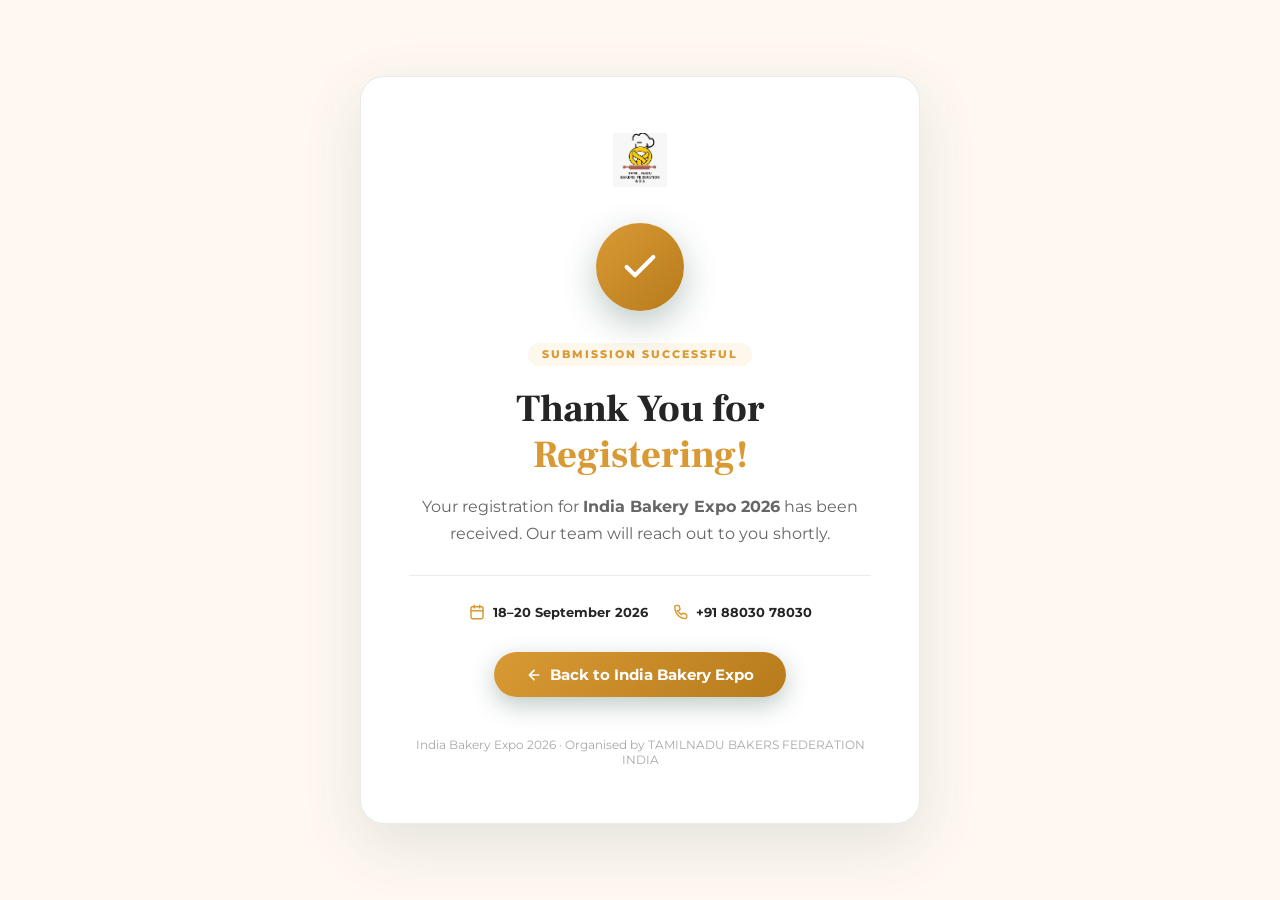
==== thank-you.html @ d1bf67fc "feat: implement thank you page and update index SEO metadata and navigation" ====
<!DOCTYPE html>
<html lang="en">
<head>
    <meta charset="UTF-8">
    <meta name="viewport" content="width=device-width, initial-scale=1.0">
    <title>Thank You | India Bakery Expo 2026</title>
    <meta name="robots" content="noindex, nofollow">
    <link rel="preconnect" href="https://fonts.googleapis.com">
    <link rel="preconnect" href="https://fonts.gstatic.com" crossorigin>
    <link href="https://fonts.googleapis.com/css2?family=Frank+Ruhl+Libre:wght@400;700;800;900&family=Montserrat:wght@400;500;600;700&display=swap" rel="stylesheet">
    <style>
        *, *::before, *::after { box-sizing: border-box; margin: 0; padding: 0; }
        :root {
            --green: #D99A35;
            --green-dark: #B87B1B;
            --green-light: #FDF7EC;
            --gold: #D99A35;
            --dark: #252525;
            --muted: #666;
            --cream: #FFF8F2;
            --font-heading: 'Frank Ruhl Libre', Georgia, serif;
            --font-body: 'Montserrat', sans-serif;
        }
        body {
            font-family: var(--font-body);
            background-color: var(--cream);
            min-height: 100vh;
            display: flex;
            flex-direction: column;
            align-items: center;
            justify-content: center;
            padding: 2rem 1.25rem;
        }
        .card {
            background: #fff;
            border-radius: 24px;
            padding: 3.5rem 3rem;
            max-width: 560px;
            width: 100%;
            text-align: center;
            box-shadow: 0 20px 60px rgba(36, 78, 58, 0.12);
            border: 1px solid rgba(36, 78, 58, 0.1);
            animation: slideUp 0.55s cubic-bezier(0.16, 1, 0.3, 1) both;
        }
        @keyframes slideUp {
            from { opacity: 0; transform: translateY(30px); }
            to   { opacity: 1; transform: translateY(0); }
        }
        .icon-circle {
            width: 88px;
            height: 88px;
            border-radius: 50%;
            background: linear-gradient(135deg, var(--green) 0%, var(--green-dark) 100%);
            display: flex;
            align-items: center;
            justify-content: center;
            margin: 0 auto 2rem auto;
            box-shadow: 0 12px 35px rgba(36, 78, 58, 0.3);
            animation: popIn 0.6s 0.3s cubic-bezier(0.34, 1.56, 0.64, 1) both;
        }
        @keyframes popIn {
            from { transform: scale(0.5); opacity: 0; }
            to   { transform: scale(1);   opacity: 1; }
        }
        .icon-circle svg { stroke: #fff; }
        .badge {
            display: inline-block;
            font-size: 0.7rem;
            font-weight: 800;
            letter-spacing: 2px;
            text-transform: uppercase;
            color: var(--green);
            background: var(--green-light);
            padding: 0.3rem 0.9rem;
            border-radius: 999px;
            margin-bottom: 1.25rem;
        }
        h1 {
            font-family: var(--font-heading);
            font-size: clamp(1.75rem, 5vw, 2.4rem);
            font-weight: 800;
            color: var(--dark);
            line-height: 1.2;
            margin-bottom: 1rem;
        }
        h1 span { color: var(--green); }
        .sub {
            font-size: 1rem;
            color: var(--muted);
            line-height: 1.65;
            margin-bottom: 0.5rem;
        }
        .divider {
            border: none;
            border-top: 1px solid rgba(36,78,58,0.1);
            margin: 1.75rem 0;
        }
        .event-info {
            display: flex;
            align-items: center;
            justify-content: center;
            gap: 1.5rem;
            flex-wrap: wrap;
            margin-bottom: 2rem;
        }
        .event-chip {
            display: flex;
            align-items: center;
            gap: 0.5rem;
            font-size: 0.82rem;
            font-weight: 700;
            color: var(--dark);
        }
        .event-chip svg { color: var(--green); }
        .btn-back {
            display: inline-flex;
            align-items: center;
            gap: 0.5rem;
            padding: 0.85rem 2rem;
            background: linear-gradient(135deg, var(--green) 0%, var(--green-dark) 100%);
            color: #fff;
            font-family: var(--font-body);
            font-size: 0.92rem;
            font-weight: 700;
            border-radius: 999px;
            text-decoration: none;
            transition: transform 0.25s ease, box-shadow 0.25s ease;
            box-shadow: 0 8px 25px rgba(36,78,58,0.3);
        }
        .btn-back:hover {
            transform: translateY(-2px);
            box-shadow: 0 14px 35px rgba(36,78,58,0.35);
        }
        .logo-wrap { margin-bottom: 2rem; }
        .logo-wrap img { height: 54px; object-fit: contain; }
        .footer-note {
            margin-top: 2.5rem;
            font-size: 0.78rem;
            color: rgba(37,37,37,0.4);
        }
        /* Submission type badge */
        .type-tag {
            display: inline-block;
            font-size: 0.72rem;
            font-weight: 700;
            letter-spacing: 1px;
            text-transform: uppercase;
            color: var(--gold);
            background: #FDF7EC;
            padding: 0.25rem 0.75rem;
            border-radius: 999px;
            border: 1px solid rgba(217,154,53,0.3);
            margin-bottom: 1.5rem;
        }
        @media (max-width: 480px) {
            .card { padding: 2.5rem 1.5rem; }
            .event-info { flex-direction: column; gap: 0.75rem; }
        }
    </style>
</head>
<body>
    <div class="card">
        <div class="logo-wrap">
            <img src="assets/images/logo.png" alt="India Bakery Expo 26 Logo">
        </div>

        <div class="icon-circle">
            <svg width="40" height="40" viewBox="0 0 24 24" fill="none" stroke-width="2.5" stroke-linecap="round" stroke-linejoin="round">
                <polyline points="20 6 9 17 4 12"/>
            </svg>
        </div>

        <span class="badge">Submission Successful</span>
        <h1>Thank You for <span>Registering!</span></h1>
        <p class="sub">Your registration for <strong>India Bakery Expo 2026</strong> has been received. Our team will reach out to you shortly.</p>

        <hr class="divider">

        <div class="event-info">
            <div class="event-chip">
                <svg width="16" height="16" viewBox="0 0 24 24" fill="none" stroke="currentColor" stroke-width="2.2" stroke-linecap="round" stroke-linejoin="round">
                    <rect x="3" y="4" width="18" height="18" rx="2" ry="2"/>
                    <line x1="16" y1="2" x2="16" y2="6"/>
                    <line x1="8" y1="2" x2="8" y2="6"/>
                    <line x1="3" y1="10" x2="21" y2="10"/>
                </svg>
                18–20 September 2026
            </div>
            
            <div class="event-chip">
                <svg width="16" height="16" viewBox="0 0 24 24" fill="none" stroke="currentColor" stroke-width="2.2" stroke-linecap="round" stroke-linejoin="round">
                    <path d="M22 16.92v3a2 2 0 0 1-2.18 2 19.79 19.79 0 0 1-8.63-3.07A19.5 19.5 0 0 1 4.19 4.11a2 2 0 0 1 2-1.72h3a2 2 0 0 1 2 1.72 12.84 12.84 0 0 0 .7 2.81 2 2 0 0 1-.45 2.11L8.09 9.91a16 16 0 0 0 6 6l1.27-1.27a2 2 0 0 1 2.11-.45 12.84 12.84 0 0 0 2.81.7A2 2 0 0 1 22 16.92z"/>
                </svg>
                +91 88030 78030
            </div>
        </div>

        <a href="index.html" class="btn-back">
            <svg width="16" height="16" viewBox="0 0 24 24" fill="none" stroke="currentColor" stroke-width="2.5" stroke-linecap="round" stroke-linejoin="round">
                <path d="M19 12H5M12 19l-7-7 7-7"/>
            </svg>
            Back to India Bakery Expo
        </a>

        <p class="footer-note">India Bakery Expo 2026 &middot; Organised by TAMILNADU BAKERS FEDERATION INDIA</p>
    </div>
</body>
</html>
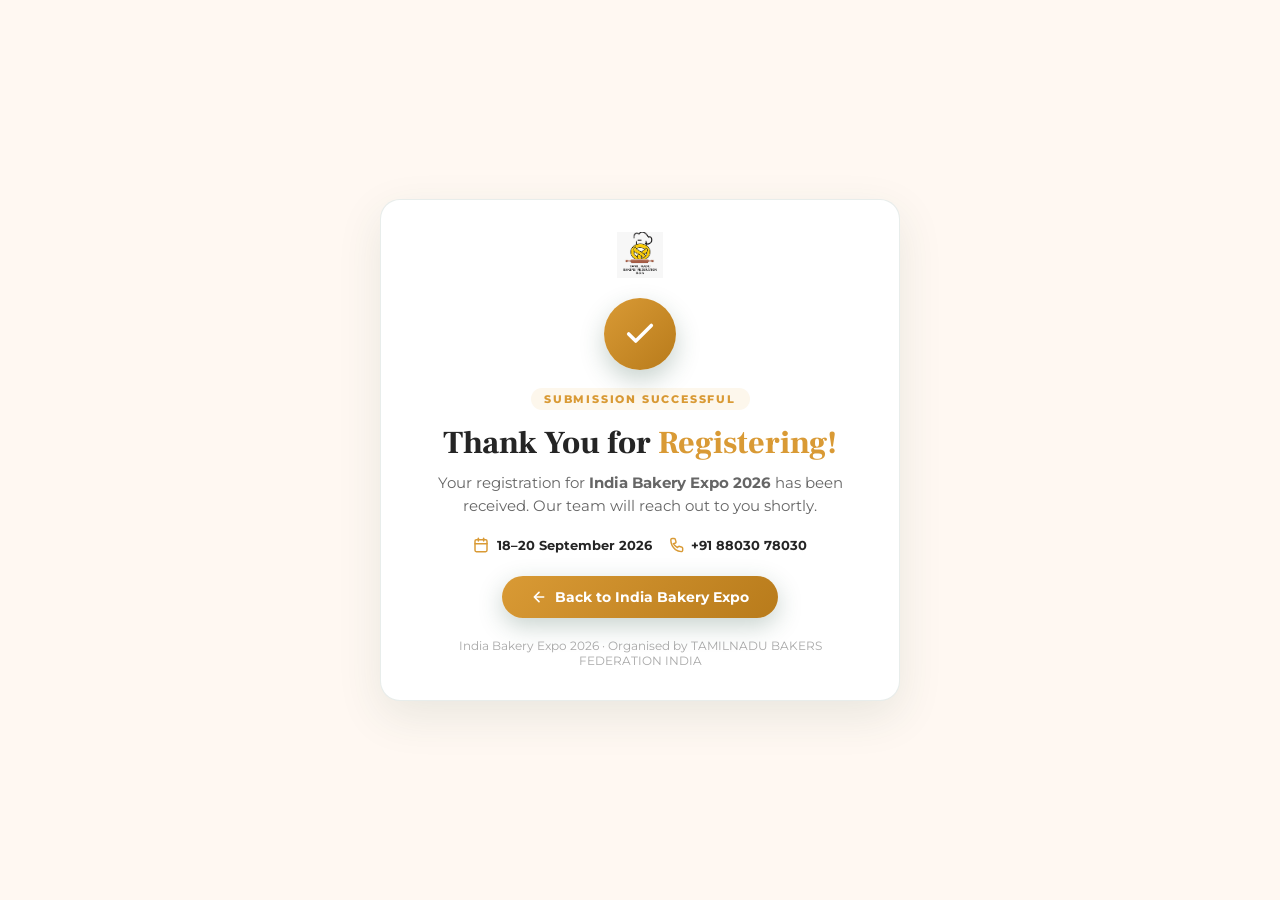
==== commit 3d65e0b9: "feat: update hero section with new background and social links, and refine UI elements across landin" ====
--- a/thank-you.html
+++ b/thank-you.html
@@ -24,21 +24,22 @@
         body {
             font-family: var(--font-body);
             background-color: var(--cream);
-            min-height: 100vh;
+            height: 100vh;
+            overflow: hidden;
             display: flex;
             flex-direction: column;
             align-items: center;
             justify-content: center;
-            padding: 2rem 1.25rem;
+            padding: 1rem;
         }
         .card {
             background: #fff;
-            border-radius: 24px;
-            padding: 3.5rem 3rem;
-            max-width: 560px;
+            border-radius: 20px;
+            padding: 2rem 2.25rem;
+            max-width: 520px;
             width: 100%;
             text-align: center;
-            box-shadow: 0 20px 60px rgba(36, 78, 58, 0.12);
+            box-shadow: 0 15px 45px rgba(36, 78, 58, 0.1);
             border: 1px solid rgba(36, 78, 58, 0.1);
             animation: slideUp 0.55s cubic-bezier(0.16, 1, 0.3, 1) both;
         }
@@ -47,66 +48,66 @@
             to   { opacity: 1; transform: translateY(0); }
         }
         .icon-circle {
-            width: 88px;
-            height: 88px;
+            width: 72px;
+            height: 72px;
             border-radius: 50%;
             background: linear-gradient(135deg, var(--green) 0%, var(--green-dark) 100%);
             display: flex;
             align-items: center;
             justify-content: center;
-            margin: 0 auto 2rem auto;
-            box-shadow: 0 12px 35px rgba(36, 78, 58, 0.3);
+            margin: 0 auto 1.1rem auto;
+            box-shadow: 0 10px 25px rgba(36, 78, 58, 0.25);
             animation: popIn 0.6s 0.3s cubic-bezier(0.34, 1.56, 0.64, 1) both;
         }
         @keyframes popIn {
             from { transform: scale(0.5); opacity: 0; }
             to   { transform: scale(1);   opacity: 1; }
         }
-        .icon-circle svg { stroke: #fff; }
+        .icon-circle svg { stroke: #fff; width: 34px; height: 34px; }
         .badge {
             display: inline-block;
-            font-size: 0.7rem;
+            font-size: 0.68rem;
             font-weight: 800;
-            letter-spacing: 2px;
+            letter-spacing: 1.8px;
             text-transform: uppercase;
             color: var(--green);
             background: var(--green-light);
-            padding: 0.3rem 0.9rem;
+            padding: 0.25rem 0.85rem;
             border-radius: 999px;
-            margin-bottom: 1.25rem;
+            margin-bottom: 0.85rem;
         }
         h1 {
             font-family: var(--font-heading);
-            font-size: clamp(1.75rem, 5vw, 2.4rem);
+            font-size: clamp(1.5rem, 4vw, 2rem);
             font-weight: 800;
             color: var(--dark);
             line-height: 1.2;
-            margin-bottom: 1rem;
+            margin-bottom: 0.65rem;
         }
         h1 span { color: var(--green); }
         .sub {
-            font-size: 1rem;
+            font-size: 0.92rem;
             color: var(--muted);
-            line-height: 1.65;
-            margin-bottom: 0.5rem;
+            line-height: 1.55;
+            margin-bottom: 1.2rem;
         }
         .divider {
             border: none;
             border-top: 1px solid rgba(36,78,58,0.1);
-            margin: 1.75rem 0;
+            margin: 1.2rem 0;
         }
         .event-info {
             display: flex;
             align-items: center;
             justify-content: center;
-            gap: 1.5rem;
+            gap: 1rem;
             flex-wrap: wrap;
-            margin-bottom: 2rem;
+            margin-bottom: 1.4rem;
         }
         .event-chip {
             display: flex;
             align-items: center;
-            gap: 0.5rem;
+            gap: 0.45rem;
             font-size: 0.82rem;
             font-weight: 700;
             color: var(--dark);
@@ -116,26 +117,26 @@
             display: inline-flex;
             align-items: center;
             gap: 0.5rem;
-            padding: 0.85rem 2rem;
+            padding: 0.75rem 1.8rem;
             background: linear-gradient(135deg, var(--green) 0%, var(--green-dark) 100%);
             color: #fff;
             font-family: var(--font-body);
-            font-size: 0.92rem;
+            font-size: 0.88rem;
             font-weight: 700;
             border-radius: 999px;
             text-decoration: none;
             transition: transform 0.25s ease, box-shadow 0.25s ease;
-            box-shadow: 0 8px 25px rgba(36,78,58,0.3);
+            box-shadow: 0 8px 25px rgba(36,78,58,0.25);
         }
         .btn-back:hover {
             transform: translateY(-2px);
-            box-shadow: 0 14px 35px rgba(36,78,58,0.35);
-        }
-        .logo-wrap { margin-bottom: 2rem; }
-        .logo-wrap img { height: 54px; object-fit: contain; }
+            box-shadow: 0 12px 30px rgba(36,78,58,0.32);
+        }
+        .logo-wrap { margin-bottom: 1rem; }
+        .logo-wrap img { height: 46px; object-fit: contain; }
         .footer-note {
-            margin-top: 2.5rem;
-            font-size: 0.78rem;
+            margin-top: 1.25rem;
+            font-size: 0.75rem;
             color: rgba(37,37,37,0.4);
         }
         /* Submission type badge */
@@ -150,11 +151,15 @@
             padding: 0.25rem 0.75rem;
             border-radius: 999px;
             border: 1px solid rgba(217,154,53,0.3);
-            margin-bottom: 1.5rem;
+            margin-bottom: 1.2rem;
         }
         @media (max-width: 480px) {
-            .card { padding: 2.5rem 1.5rem; }
-            .event-info { flex-direction: column; gap: 0.75rem; }
+            body { padding: 0.75rem; }
+            .card { padding: 1.75rem 1.25rem; border-radius: 16px; }
+            .event-info { flex-direction: row; gap: 0.75rem; justify-content: center; }
+            .logo-wrap img { height: 40px; }
+            .icon-circle { width: 60px; height: 60px; margin-bottom: 0.85rem; }
+            .icon-circle svg { width: 28px; height: 28px; }
         }
     </style>
 </head>
@@ -174,7 +179,7 @@
         <h1>Thank You for <span>Registering!</span></h1>
         <p class="sub">Your registration for <strong>India Bakery Expo 2026</strong> has been received. Our team will reach out to you shortly.</p>
 
-        <hr class="divider">
+        <!-- <hr class="divider"> -->
 
         <div class="event-info">
             <div class="event-chip">
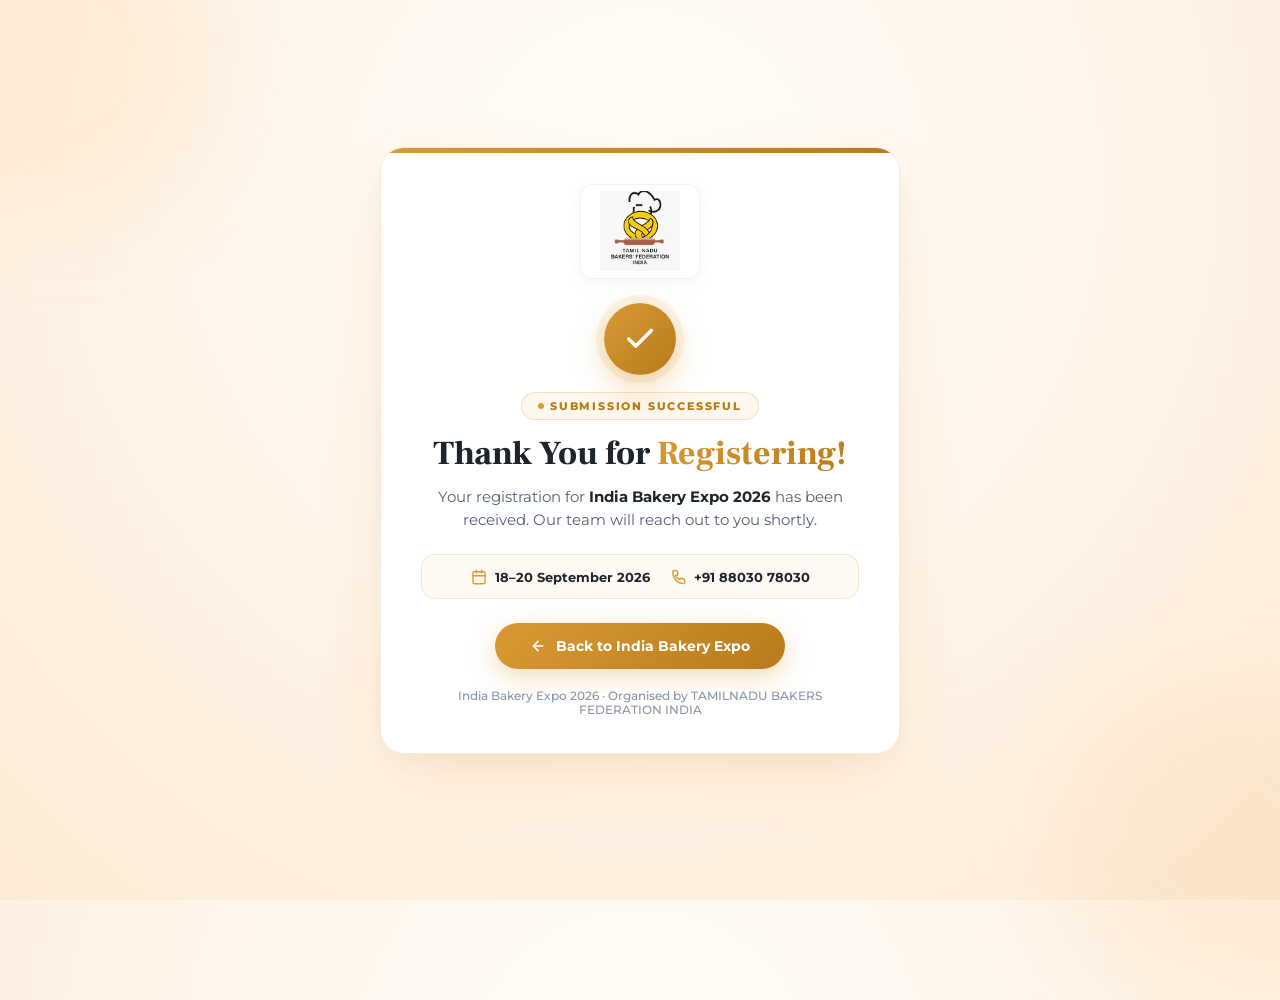
==== commit b167bdb8: "style: overhaul thank-you page UI with refined gold color palette, animated background, and moderniz" ====
--- a/thank-you.html
+++ b/thank-you.html
@@ -7,159 +7,226 @@
     <meta name="robots" content="noindex, nofollow">
     <link rel="preconnect" href="https://fonts.googleapis.com">
     <link rel="preconnect" href="https://fonts.gstatic.com" crossorigin>
-    <link href="https://fonts.googleapis.com/css2?family=Frank+Ruhl+Libre:wght@400;700;800;900&family=Montserrat:wght@400;500;600;700&display=swap" rel="stylesheet">
+    <link href="https://fonts.googleapis.com/css2?family=Frank+Ruhl+Libre:wght@700;800;900&family=Montserrat:wght@400;500;600;700;800&display=swap" rel="stylesheet">
     <style>
         *, *::before, *::after { box-sizing: border-box; margin: 0; padding: 0; }
         :root {
-            --green: #D99A35;
-            --green-dark: #B87B1B;
-            --green-light: #FDF7EC;
             --gold: #D99A35;
-            --dark: #252525;
-            --muted: #666;
+            --gold-dark: #B87B1B;
+            --gold-light: #FDF7EC;
+            --dark: #1E242B;
+            --muted: #556070;
             --cream: #FFF8F2;
             --font-heading: 'Frank Ruhl Libre', Georgia, serif;
             --font-body: 'Montserrat', sans-serif;
         }
         body {
             font-family: var(--font-body);
-            background-color: var(--cream);
+            background: radial-gradient(circle at 50% 20%, #FFFDF9 0%, #FFF3E6 60%, #FBEBD7 100%);
             height: 100vh;
+            height: 100dvh;
             overflow: hidden;
             display: flex;
-            flex-direction: column;
-            align-items: center;
-            justify-content: center;
-            padding: 1rem;
-        }
+            align-items: center;
+            justify-content: center;
+            padding: 1.25rem;
+            position: relative;
+        }
+        /* Subtle background decorative shapes */
+        body::before {
+            content: '';
+            position: absolute;
+            top: -100px;
+            left: -100px;
+            width: 320px;
+            height: 320px;
+            border-radius: 50%;
+            background: rgba(217, 154, 53, 0.08);
+            filter: blur(50px);
+            pointer-events: none;
+        }
+        body::after {
+            content: '';
+            position: absolute;
+            bottom: -100px;
+            right: -100px;
+            width: 320px;
+            height: 320px;
+            border-radius: 50%;
+            background: rgba(217, 154, 53, 0.08);
+            filter: blur(50px);
+            pointer-events: none;
+        }
+
         .card {
-            background: #fff;
-            border-radius: 20px;
-            padding: 2rem 2.25rem;
+            background: #FFFFFF;
+            border-radius: 24px;
+            padding: 2.25rem 2.5rem;
             max-width: 520px;
             width: 100%;
             text-align: center;
-            box-shadow: 0 15px 45px rgba(36, 78, 58, 0.1);
-            border: 1px solid rgba(36, 78, 58, 0.1);
-            animation: slideUp 0.55s cubic-bezier(0.16, 1, 0.3, 1) both;
-        }
+            position: relative;
+            box-shadow: 0 25px 70px -15px rgba(217, 154, 53, 0.2), 0 10px 30px rgba(0, 0, 0, 0.04);
+            border: 1px solid rgba(217, 154, 53, 0.2);
+            animation: slideUp 0.6s cubic-bezier(0.16, 1, 0.3, 1) both;
+            overflow: hidden;
+        }
+        
+        /* Top Accent Line */
+        .card::before {
+            content: '';
+            position: absolute;
+            top: 0;
+            left: 0;
+            right: 0;
+            height: 5px;
+            background: linear-gradient(90deg, var(--gold) 0%, var(--gold-dark) 100%);
+        }
+
         @keyframes slideUp {
-            from { opacity: 0; transform: translateY(30px); }
-            to   { opacity: 1; transform: translateY(0); }
-        }
+            from { opacity: 0; transform: translateY(30px) scale(0.97); }
+            to   { opacity: 1; transform: translateY(0) scale(1); }
+        }
+
+        .logo-wrap {
+            margin-bottom: 1.25rem;
+            display: inline-block;
+            background: #FFFFFF;
+            padding: 0.4rem 1.2rem;
+            border-radius: 12px;
+            box-shadow: 0 4px 15px rgba(0, 0, 0, 0.04);
+            border: 1px solid rgba(0, 0, 0, 0.05);
+        }
+        .logo-wrap img {
+            height: 80px;
+            object-fit: contain;
+            display: block;
+
+        }
+
         .icon-circle {
             width: 72px;
             height: 72px;
             border-radius: 50%;
-            background: linear-gradient(135deg, var(--green) 0%, var(--green-dark) 100%);
+            background: linear-gradient(135deg, var(--gold) 0%, var(--gold-dark) 100%);
             display: flex;
             align-items: center;
             justify-content: center;
             margin: 0 auto 1.1rem auto;
-            box-shadow: 0 10px 25px rgba(36, 78, 58, 0.25);
-            animation: popIn 0.6s 0.3s cubic-bezier(0.34, 1.56, 0.64, 1) both;
+            box-shadow: 0 12px 30px rgba(217, 154, 53, 0.38), 0 0 0 8px rgba(217, 154, 53, 0.12);
+            animation: popIn 0.65s 0.25s cubic-bezier(0.34, 1.56, 0.64, 1) both;
         }
         @keyframes popIn {
             from { transform: scale(0.5); opacity: 0; }
             to   { transform: scale(1);   opacity: 1; }
         }
-        .icon-circle svg { stroke: #fff; width: 34px; height: 34px; }
+        .icon-circle svg { stroke: #FFFFFF; width: 34px; height: 34px; }
+
         .badge {
-            display: inline-block;
+            display: inline-flex;
+            align-items: center;
+            gap: 6px;
             font-size: 0.68rem;
             font-weight: 800;
             letter-spacing: 1.8px;
             text-transform: uppercase;
-            color: var(--green);
-            background: var(--green-light);
-            padding: 0.25rem 0.85rem;
+            color: var(--gold-dark);
+            background: var(--gold-light);
+            padding: 0.35rem 1rem;
             border-radius: 999px;
             margin-bottom: 0.85rem;
-        }
+            border: 1px solid rgba(217, 154, 53, 0.25);
+        }
+        .badge::before {
+            content: '';
+            width: 6px;
+            height: 6px;
+            border-radius: 50%;
+            background: var(--gold);
+        }
+
         h1 {
             font-family: var(--font-heading);
-            font-size: clamp(1.5rem, 4vw, 2rem);
+            font-size: clamp(1.6rem, 4.5vw, 2.1rem);
             font-weight: 800;
             color: var(--dark);
-            line-height: 1.2;
+            line-height: 1.25;
             margin-bottom: 0.65rem;
         }
-        h1 span { color: var(--green); }
+        h1 span {
+            background: linear-gradient(135deg, var(--gold) 0%, var(--gold-dark) 100%);
+            -webkit-background-clip: text;
+            -webkit-text-fill-color: transparent;
+        }
+
         .sub {
             font-size: 0.92rem;
             color: var(--muted);
-            line-height: 1.55;
-            margin-bottom: 1.2rem;
-        }
-        .divider {
-            border: none;
-            border-top: 1px solid rgba(36,78,58,0.1);
-            margin: 1.2rem 0;
-        }
-        .event-info {
-            display: flex;
-            align-items: center;
-            justify-content: center;
-            gap: 1rem;
+            line-height: 1.6;
+            margin-bottom: 1.35rem;
+        }
+        .sub strong {
+            color: var(--dark);
+        }
+
+        .event-info-card {
+            background: #FFF9F3;
+            border: 1px solid rgba(217, 154, 53, 0.2);
+            border-radius: 14px;
+            padding: 0.85rem 1.25rem;
+            display: flex;
+            align-items: center;
+            justify-content: center;
+            gap: 1.25rem;
             flex-wrap: wrap;
-            margin-bottom: 1.4rem;
+            margin-bottom: 1.5rem;
         }
         .event-chip {
             display: flex;
             align-items: center;
-            gap: 0.45rem;
-            font-size: 0.82rem;
+            gap: 0.5rem;
+            font-size: 0.84rem;
             font-weight: 700;
             color: var(--dark);
         }
-        .event-chip svg { color: var(--green); }
+        .event-chip svg { color: var(--gold); }
+
         .btn-back {
             display: inline-flex;
             align-items: center;
-            gap: 0.5rem;
-            padding: 0.75rem 1.8rem;
-            background: linear-gradient(135deg, var(--green) 0%, var(--green-dark) 100%);
-            color: #fff;
+            justify-content: center;
+            gap: 0.6rem;
+            padding: 0.85rem 2.2rem;
+            background: linear-gradient(135deg, var(--gold) 0%, var(--gold-dark) 100%);
+            color: #FFFFFF;
             font-family: var(--font-body);
-            font-size: 0.88rem;
+            font-size: 0.9rem;
             font-weight: 700;
             border-radius: 999px;
             text-decoration: none;
-            transition: transform 0.25s ease, box-shadow 0.25s ease;
-            box-shadow: 0 8px 25px rgba(36,78,58,0.25);
+            transition: all 0.25s ease;
+            box-shadow: 0 8px 25px rgba(217, 154, 53, 0.35);
         }
         .btn-back:hover {
             transform: translateY(-2px);
-            box-shadow: 0 12px 30px rgba(36,78,58,0.32);
-        }
-        .logo-wrap { margin-bottom: 1rem; }
-        .logo-wrap img { height: 46px; object-fit: contain; }
+            box-shadow: 0 14px 35px rgba(217, 154, 53, 0.45);
+        }
+
         .footer-note {
             margin-top: 1.25rem;
-            font-size: 0.75rem;
-            color: rgba(37,37,37,0.4);
-        }
-        /* Submission type badge */
-        .type-tag {
-            display: inline-block;
-            font-size: 0.72rem;
-            font-weight: 700;
-            letter-spacing: 1px;
-            text-transform: uppercase;
-            color: var(--gold);
-            background: #FDF7EC;
-            padding: 0.25rem 0.75rem;
-            border-radius: 999px;
-            border: 1px solid rgba(217,154,53,0.3);
-            margin-bottom: 1.2rem;
-        }
+            font-size: 0.74rem;
+            color: #8894A5;
+            font-weight: 500;
+        }
+
         @media (max-width: 480px) {
-            body { padding: 0.75rem; }
-            .card { padding: 1.75rem 1.25rem; border-radius: 16px; }
-            .event-info { flex-direction: row; gap: 0.75rem; justify-content: center; }
-            .logo-wrap img { height: 40px; }
-            .icon-circle { width: 60px; height: 60px; margin-bottom: 0.85rem; }
-            .icon-circle svg { width: 28px; height: 28px; }
+            body { padding: 0.85rem; }
+            .card { padding: 1.75rem 1.25rem; border-radius: 20px; }
+            .logo-wrap img { height: 42px; }
+            .icon-circle { width: 62px; height: 62px; margin-bottom: 0.85rem; }
+            .icon-circle svg { width: 30px; height: 30px; }
+            .event-info-card { flex-direction: row; gap: 0.75rem; padding: 0.75rem 1rem; }
+            .btn-back { padding: 0.75rem 1.6rem; font-size: 0.85rem; width: 100%; }
         }
     </style>
 </head>
@@ -170,18 +237,18 @@
         </div>
 
         <div class="icon-circle">
-            <svg width="40" height="40" viewBox="0 0 24 24" fill="none" stroke-width="2.5" stroke-linecap="round" stroke-linejoin="round">
+            <svg width="34" height="34" viewBox="0 0 24 24" fill="none" stroke-width="2.5" stroke-linecap="round" stroke-linejoin="round">
                 <polyline points="20 6 9 17 4 12"/>
             </svg>
         </div>
 
-        <span class="badge">Submission Successful</span>
+        <div class="badge">Submission Successful</div>
+        
         <h1>Thank You for <span>Registering!</span></h1>
+        
         <p class="sub">Your registration for <strong>India Bakery Expo 2026</strong> has been received. Our team will reach out to you shortly.</p>
 
-        <!-- <hr class="divider"> -->
-
-        <div class="event-info">
+        <div class="event-info-card">
             <div class="event-chip">
                 <svg width="16" height="16" viewBox="0 0 24 24" fill="none" stroke="currentColor" stroke-width="2.2" stroke-linecap="round" stroke-linejoin="round">
                     <rect x="3" y="4" width="18" height="18" rx="2" ry="2"/>
@@ -189,14 +256,14 @@
                     <line x1="8" y1="2" x2="8" y2="6"/>
                     <line x1="3" y1="10" x2="21" y2="10"/>
                 </svg>
-                18–20 September 2026
+                <span>18–20 September 2026</span>
             </div>
             
             <div class="event-chip">
                 <svg width="16" height="16" viewBox="0 0 24 24" fill="none" stroke="currentColor" stroke-width="2.2" stroke-linecap="round" stroke-linejoin="round">
                     <path d="M22 16.92v3a2 2 0 0 1-2.18 2 19.79 19.79 0 0 1-8.63-3.07A19.5 19.5 0 0 1 4.19 4.11a2 2 0 0 1 2-1.72h3a2 2 0 0 1 2 1.72 12.84 12.84 0 0 0 .7 2.81 2 2 0 0 1-.45 2.11L8.09 9.91a16 16 0 0 0 6 6l1.27-1.27a2 2 0 0 1 2.11-.45 12.84 12.84 0 0 0 2.81.7A2 2 0 0 1 22 16.92z"/>
                 </svg>
-                +91 88030 78030
+                <span>+91 88030 78030</span>
             </div>
         </div>
 
@@ -204,10 +271,12 @@
             <svg width="16" height="16" viewBox="0 0 24 24" fill="none" stroke="currentColor" stroke-width="2.5" stroke-linecap="round" stroke-linejoin="round">
                 <path d="M19 12H5M12 19l-7-7 7-7"/>
             </svg>
-            Back to India Bakery Expo
+            <span>Back to India Bakery Expo</span>
         </a>
 
-        <p class="footer-note">India Bakery Expo 2026 &middot; Organised by TAMILNADU BAKERS FEDERATION INDIA</p>
+        <div class="footer-note">
+            India Bakery Expo 2026 · Organised by TAMILNADU BAKERS FEDERATION INDIA
+        </div>
     </div>
 </body>
 </html>
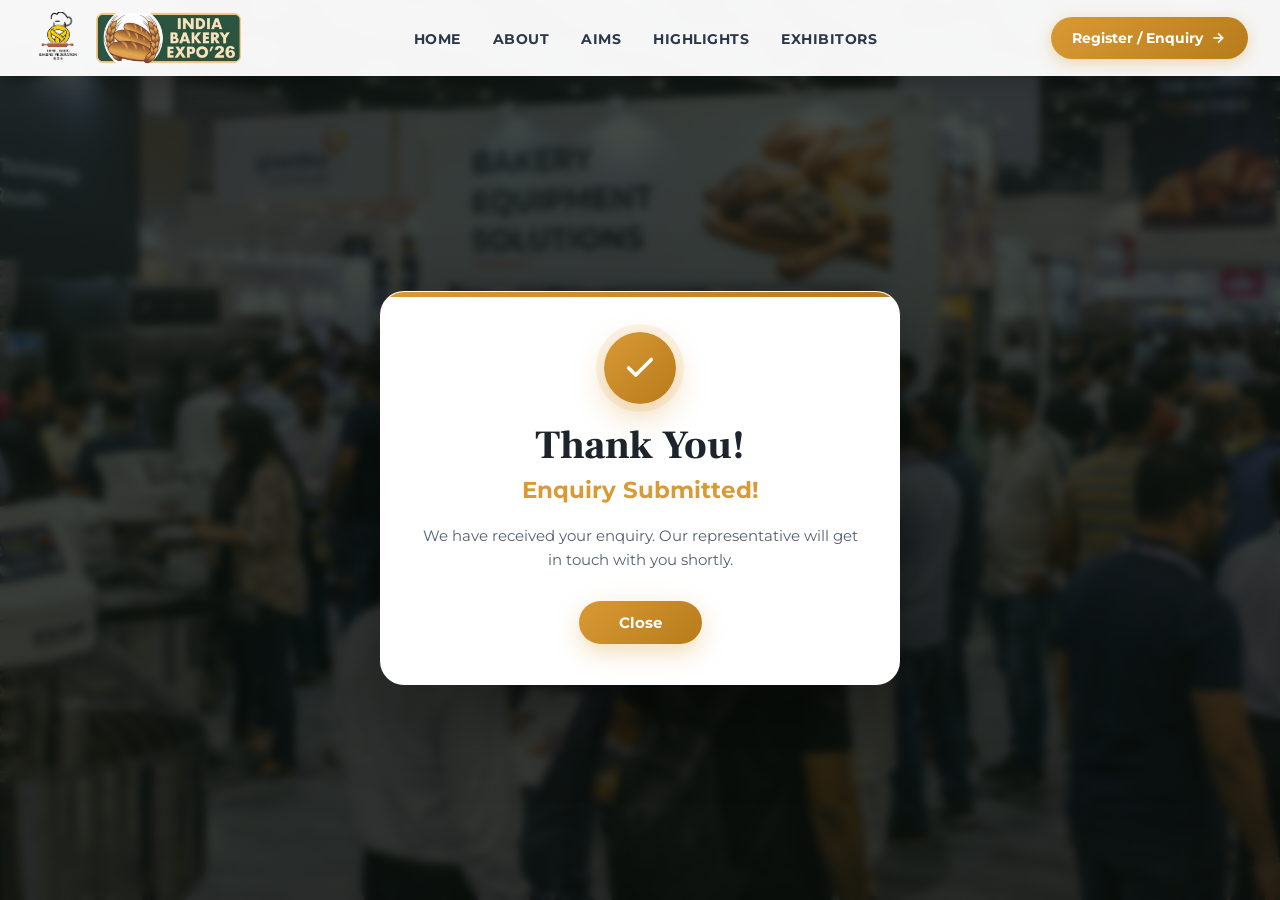
==== commit 4f60ef53: "feat: update branding with secondary logo, add hero date badge, optimize mobile layout, and open tha" ====
--- a/thank-you.html
+++ b/thank-you.html
@@ -20,58 +20,134 @@
             --font-heading: 'Frank Ruhl Libre', Georgia, serif;
             --font-body: 'Montserrat', sans-serif;
         }
+
         body {
             font-family: var(--font-body);
-            background: radial-gradient(circle at 50% 20%, #FFFDF9 0%, #FFF3E6 60%, #FBEBD7 100%);
             height: 100vh;
             height: 100dvh;
             overflow: hidden;
             display: flex;
+            flex-direction: column;
+            position: relative;
+            background-color: #111B15;
+        }
+
+        /* Web Banner Background Image */
+        .bg-banner {
+            position: absolute;
+            top: 0;
+            left: 0;
+            width: 100%;
+            height: 100%;
+            background-image: url('assets/images/web banner.png');
+            background-size: cover;
+            background-position: center bottom;
+            background-repeat: no-repeat;
+            z-index: 1;
+        }
+
+        /* Dark Opacity Overlay */
+        .bg-overlay {
+            position: absolute;
+            top: 0;
+            left: 0;
+            width: 100%;
+            height: 100%;
+            background: linear-gradient(180deg, rgba(15, 23, 18, 0.78) 0%, rgba(10, 16, 12, 0.82) 100%);
+            backdrop-filter: blur(4px);
+            z-index: 2;
+        }
+
+        /* HEADER BAR AT TOP */
+        .header-bar {
+            position: relative;
+            z-index: 10;
+            width: 100%;
+            background-color: rgba(255, 255, 255, 0.96);
+            backdrop-filter: blur(10px);
+            padding: 0.75rem 2rem;
+            box-shadow: 0 4px 20px rgba(0, 0, 0, 0.15);
+            display: flex;
+            align-items: center;
+            justify-content: space-between;
+        }
+
+        .logo-group {
+            display: flex;
+            align-items: center;
+            gap: 0.75rem;
+            text-decoration: none;
+        }
+
+        .header-logo-img {
+            height: 52px;
+            width: auto;
+            object-fit: contain;
+            mix-blend-mode: multiply;
+        }
+
+        .nav-list {
+            display: flex;
+            align-items: center;
+            gap: 2rem;
+            list-style: none;
+        }
+
+        .nav-link {
+            text-decoration: none;
+            font-weight: 700;
+            font-size: 0.85rem;
+            color: #2D3748;
+            text-transform: uppercase;
+            letter-spacing: 0.5px;
+            transition: color 0.25s ease;
+        }
+
+        .nav-link:hover {
+            color: var(--gold);
+        }
+
+        .btn-header {
+            display: inline-flex;
+            align-items: center;
+            gap: 0.45rem;
+            padding: 0.65rem 1.35rem;
+            height: 42px;
+            background: linear-gradient(135deg, var(--gold) 0%, var(--gold-dark) 100%);
+            color: #FFFFFF;
+            font-family: var(--font-body);
+            font-size: 0.86rem;
+            font-weight: 700;
+            border-radius: 50px;
+            text-decoration: none;
+            box-shadow: 0 4px 15px rgba(217, 154, 53, 0.35);
+        }
+
+        /* CENTER POPUP MAIN CONTENT */
+        .main-wrapper {
+            position: relative;
+            z-index: 10;
+            flex: 1;
+            display: flex;
             align-items: center;
             justify-content: center;
             padding: 1.25rem;
-            position: relative;
-        }
-        /* Subtle background decorative shapes */
-        body::before {
-            content: '';
-            position: absolute;
-            top: -100px;
-            left: -100px;
-            width: 320px;
-            height: 320px;
-            border-radius: 50%;
-            background: rgba(217, 154, 53, 0.08);
-            filter: blur(50px);
-            pointer-events: none;
-        }
-        body::after {
-            content: '';
-            position: absolute;
-            bottom: -100px;
-            right: -100px;
-            width: 320px;
-            height: 320px;
-            border-radius: 50%;
-            background: rgba(217, 154, 53, 0.08);
-            filter: blur(50px);
-            pointer-events: none;
         }
 
         .card {
             background: #FFFFFF;
             border-radius: 24px;
-            padding: 2.25rem 2.5rem;
+            padding: 2.5rem 2.5rem;
             max-width: 520px;
             width: 100%;
             text-align: center;
             position: relative;
-            box-shadow: 0 25px 70px -15px rgba(217, 154, 53, 0.2), 0 10px 30px rgba(0, 0, 0, 0.04);
-            border: 1px solid rgba(217, 154, 53, 0.2);
+            box-shadow: 0 30px 80px rgba(0, 0, 0, 0.45);
+            border: 1px solid rgba(255, 255, 255, 0.2);
             animation: slideUp 0.6s cubic-bezier(0.16, 1, 0.3, 1) both;
             overflow: hidden;
         }
-        
+
         /* Top Accent Line */
         .card::before {
             content: '';
@@ -84,7 +160,7 @@
         }
 
         @keyframes slideUp {
-            from { opacity: 0; transform: translateY(30px) scale(0.97); }
+            from { opacity: 0; transform: translateY(30px) scale(0.96); }
             to   { opacity: 1; transform: translateY(0) scale(1); }
         }
 
@@ -97,11 +173,11 @@
             box-shadow: 0 4px 15px rgba(0, 0, 0, 0.04);
             border: 1px solid rgba(0, 0, 0, 0.05);
         }
+
         .logo-wrap img {
-            height: 80px;
+            height: 48px;
             object-fit: contain;
             display: block;
-
         }
 
         .icon-circle {
@@ -116,10 +192,12 @@
             box-shadow: 0 12px 30px rgba(217, 154, 53, 0.38), 0 0 0 8px rgba(217, 154, 53, 0.12);
             animation: popIn 0.65s 0.25s cubic-bezier(0.34, 1.56, 0.64, 1) both;
         }
+
         @keyframes popIn {
             from { transform: scale(0.5); opacity: 0; }
             to   { transform: scale(1);   opacity: 1; }
         }
+
         .icon-circle svg { stroke: #FFFFFF; width: 34px; height: 34px; }
 
         .badge {
@@ -137,6 +215,7 @@
             margin-bottom: 0.85rem;
             border: 1px solid rgba(217, 154, 53, 0.25);
         }
+
         .badge::before {
             content: '';
             width: 6px;
@@ -147,66 +226,51 @@
 
         h1 {
             font-family: var(--font-heading);
-            font-size: clamp(1.6rem, 4.5vw, 2.1rem);
+            font-size: clamp(2rem, 5vw, 2.5rem);
             font-weight: 800;
             color: var(--dark);
-            line-height: 1.25;
-            margin-bottom: 0.65rem;
-        }
-        h1 span {
-            background: linear-gradient(135deg, var(--gold) 0%, var(--gold-dark) 100%);
-            -webkit-background-clip: text;
-            -webkit-text-fill-color: transparent;
+            line-height: 1.2;
+            margin-bottom: 0.4rem;
+        }
+
+        .sub-heading {
+            font-size: clamp(1.2rem, 3.5vw, 1.45rem);
+            font-weight: 700;
+            color: var(--gold);
+            margin-bottom: 1.25rem;
         }
 
         .sub {
-            font-size: 0.92rem;
+            font-size: 0.95rem;
             color: var(--muted);
             line-height: 1.6;
-            margin-bottom: 1.35rem;
-        }
+            margin-bottom: 1.75rem;
+            max-width: 440px;
+            margin-left: auto;
+            margin-right: auto;
+        }
+
         .sub strong {
             color: var(--dark);
         }
 
-        .event-info-card {
-            background: #FFF9F3;
-            border: 1px solid rgba(217, 154, 53, 0.2);
-            border-radius: 14px;
-            padding: 0.85rem 1.25rem;
-            display: flex;
-            align-items: center;
-            justify-content: center;
-            gap: 1.25rem;
-            flex-wrap: wrap;
-            margin-bottom: 1.5rem;
-        }
-        .event-chip {
-            display: flex;
-            align-items: center;
-            gap: 0.5rem;
-            font-size: 0.84rem;
-            font-weight: 700;
-            color: var(--dark);
-        }
-        .event-chip svg { color: var(--gold); }
-
         .btn-back {
             display: inline-flex;
             align-items: center;
             justify-content: center;
             gap: 0.6rem;
-            padding: 0.85rem 2.2rem;
+            padding: 0.75rem 2.5rem;
             background: linear-gradient(135deg, var(--gold) 0%, var(--gold-dark) 100%);
             color: #FFFFFF;
             font-family: var(--font-body);
-            font-size: 0.9rem;
+            font-size: 0.95rem;
             font-weight: 700;
             border-radius: 999px;
             text-decoration: none;
             transition: all 0.25s ease;
             box-shadow: 0 8px 25px rgba(217, 154, 53, 0.35);
         }
+
         .btn-back:hover {
             transform: translateY(-2px);
             box-shadow: 0 14px 35px rgba(217, 154, 53, 0.45);
@@ -219,63 +283,66 @@
             font-weight: 500;
         }
 
-        @media (max-width: 480px) {
-            body { padding: 0.85rem; }
+        @media (max-width: 900px) {
+            .nav-list { display: none; }
+            .bg-banner { background-image: url('assets/images/image copy1.png'); background-size: cover; }
+            .header-bar { padding: 0.6rem 1rem; }
+            .header-logo-img { height: 42px; }
+            .btn-header { padding: 0.5rem 1rem; font-size: 0.8rem; height: 38px; }
             .card { padding: 1.75rem 1.25rem; border-radius: 20px; }
-            .logo-wrap img { height: 42px; }
             .icon-circle { width: 62px; height: 62px; margin-bottom: 0.85rem; }
             .icon-circle svg { width: 30px; height: 30px; }
-            .event-info-card { flex-direction: row; gap: 0.75rem; padding: 0.75rem 1rem; }
-            .btn-back { padding: 0.75rem 1.6rem; font-size: 0.85rem; width: 100%; }
+            .btn-back { padding: 0.75rem 2.2rem; font-size: 0.9rem; }
         }
     </style>
 </head>
 <body>
-    <div class="card">
-        <div class="logo-wrap">
-            <img src="assets/images/logo.png" alt="India Bakery Expo 26 Logo">
-        </div>
-
-        <div class="icon-circle">
-            <svg width="34" height="34" viewBox="0 0 24 24" fill="none" stroke-width="2.5" stroke-linecap="round" stroke-linejoin="round">
-                <polyline points="20 6 9 17 4 12"/>
+    <!-- Full Background Banner Image -->
+    <div class="bg-banner"></div>
+    
+    <!-- Dark Opacity Overlay -->
+    <div class="bg-overlay"></div>
+
+    <!-- Header Bar at Top -->
+    <header class="header-bar">
+        <a href="index.html" class="logo-group">
+            <img src="assets/images/logo.png" alt="India Bakery Expo ’26 Logo" class="header-logo-img">
+            <img src="assets/images/logo4.png" alt="TNBF Expo Secondary Logo" class="header-logo-img">
+        </a>
+
+        <ul class="nav-list">
+            <li><a href="index.html#hero" class="nav-link">Home</a></li>
+            <li><a href="index.html#about" class="nav-link">About</a></li>
+            <li><a href="index.html#aims" class="nav-link">Aims</a></li>
+            <li><a href="index.html#highlights" class="nav-link">Highlights</a></li>
+            <li><a href="index.html#exhibitors" class="nav-link">Exhibitors</a></li>
+        </ul>
+
+        <a href="index.html" class="btn-header">
+            <span>Register / Enquiry</span>
+            <svg width="16" height="16" viewBox="0 0 24 24" fill="none" stroke="currentColor" stroke-width="2.5">
+                <path d="M5 12h14M12 5l7 7-7 7" />
             </svg>
-        </div>
-
-        <div class="badge">Submission Successful</div>
-        
-        <h1>Thank You for <span>Registering!</span></h1>
-        
-        <p class="sub">Your registration for <strong>India Bakery Expo 2026</strong> has been received. Our team will reach out to you shortly.</p>
-
-        <div class="event-info-card">
-            <div class="event-chip">
-                <svg width="16" height="16" viewBox="0 0 24 24" fill="none" stroke="currentColor" stroke-width="2.2" stroke-linecap="round" stroke-linejoin="round">
-                    <rect x="3" y="4" width="18" height="18" rx="2" ry="2"/>
-                    <line x1="16" y1="2" x2="16" y2="6"/>
-                    <line x1="8" y1="2" x2="8" y2="6"/>
-                    <line x1="3" y1="10" x2="21" y2="10"/>
+        </a>
+    </header>
+
+    <!-- Centered Modal Popup Card -->
+    <div class="main-wrapper">
+        <div class="card">
+            <div class="icon-circle">
+                <svg width="34" height="34" viewBox="0 0 24 24" fill="none" stroke-width="2.5" stroke-linecap="round" stroke-linejoin="round">
+                    <polyline points="20 6 9 17 4 12"/>
                 </svg>
-                <span>18–20 September 2026</span>
             </div>
+
+            <h1>Thank You!</h1>
+            <h2 class="sub-heading">Enquiry Submitted!</h2>
             
-            <div class="event-chip">
-                <svg width="16" height="16" viewBox="0 0 24 24" fill="none" stroke="currentColor" stroke-width="2.2" stroke-linecap="round" stroke-linejoin="round">
-                    <path d="M22 16.92v3a2 2 0 0 1-2.18 2 19.79 19.79 0 0 1-8.63-3.07A19.5 19.5 0 0 1 4.19 4.11a2 2 0 0 1 2-1.72h3a2 2 0 0 1 2 1.72 12.84 12.84 0 0 0 .7 2.81 2 2 0 0 1-.45 2.11L8.09 9.91a16 16 0 0 0 6 6l1.27-1.27a2 2 0 0 1 2.11-.45 12.84 12.84 0 0 0 2.81.7A2 2 0 0 1 22 16.92z"/>
-                </svg>
-                <span>+91 88030 78030</span>
-            </div>
-        </div>
-
-        <a href="index.html" class="btn-back">
-            <svg width="16" height="16" viewBox="0 0 24 24" fill="none" stroke="currentColor" stroke-width="2.5" stroke-linecap="round" stroke-linejoin="round">
-                <path d="M19 12H5M12 19l-7-7 7-7"/>
-            </svg>
-            <span>Back to India Bakery Expo</span>
-        </a>
-
-        <div class="footer-note">
-            India Bakery Expo 2026 · Organised by TAMILNADU BAKERS FEDERATION INDIA
+            <p class="sub">We have received your enquiry. Our representative will get in touch with you shortly.</p>
+
+            <a href="index.html" class="btn-back">
+                <span>Close</span>
+            </a>
         </div>
     </div>
 </body>
